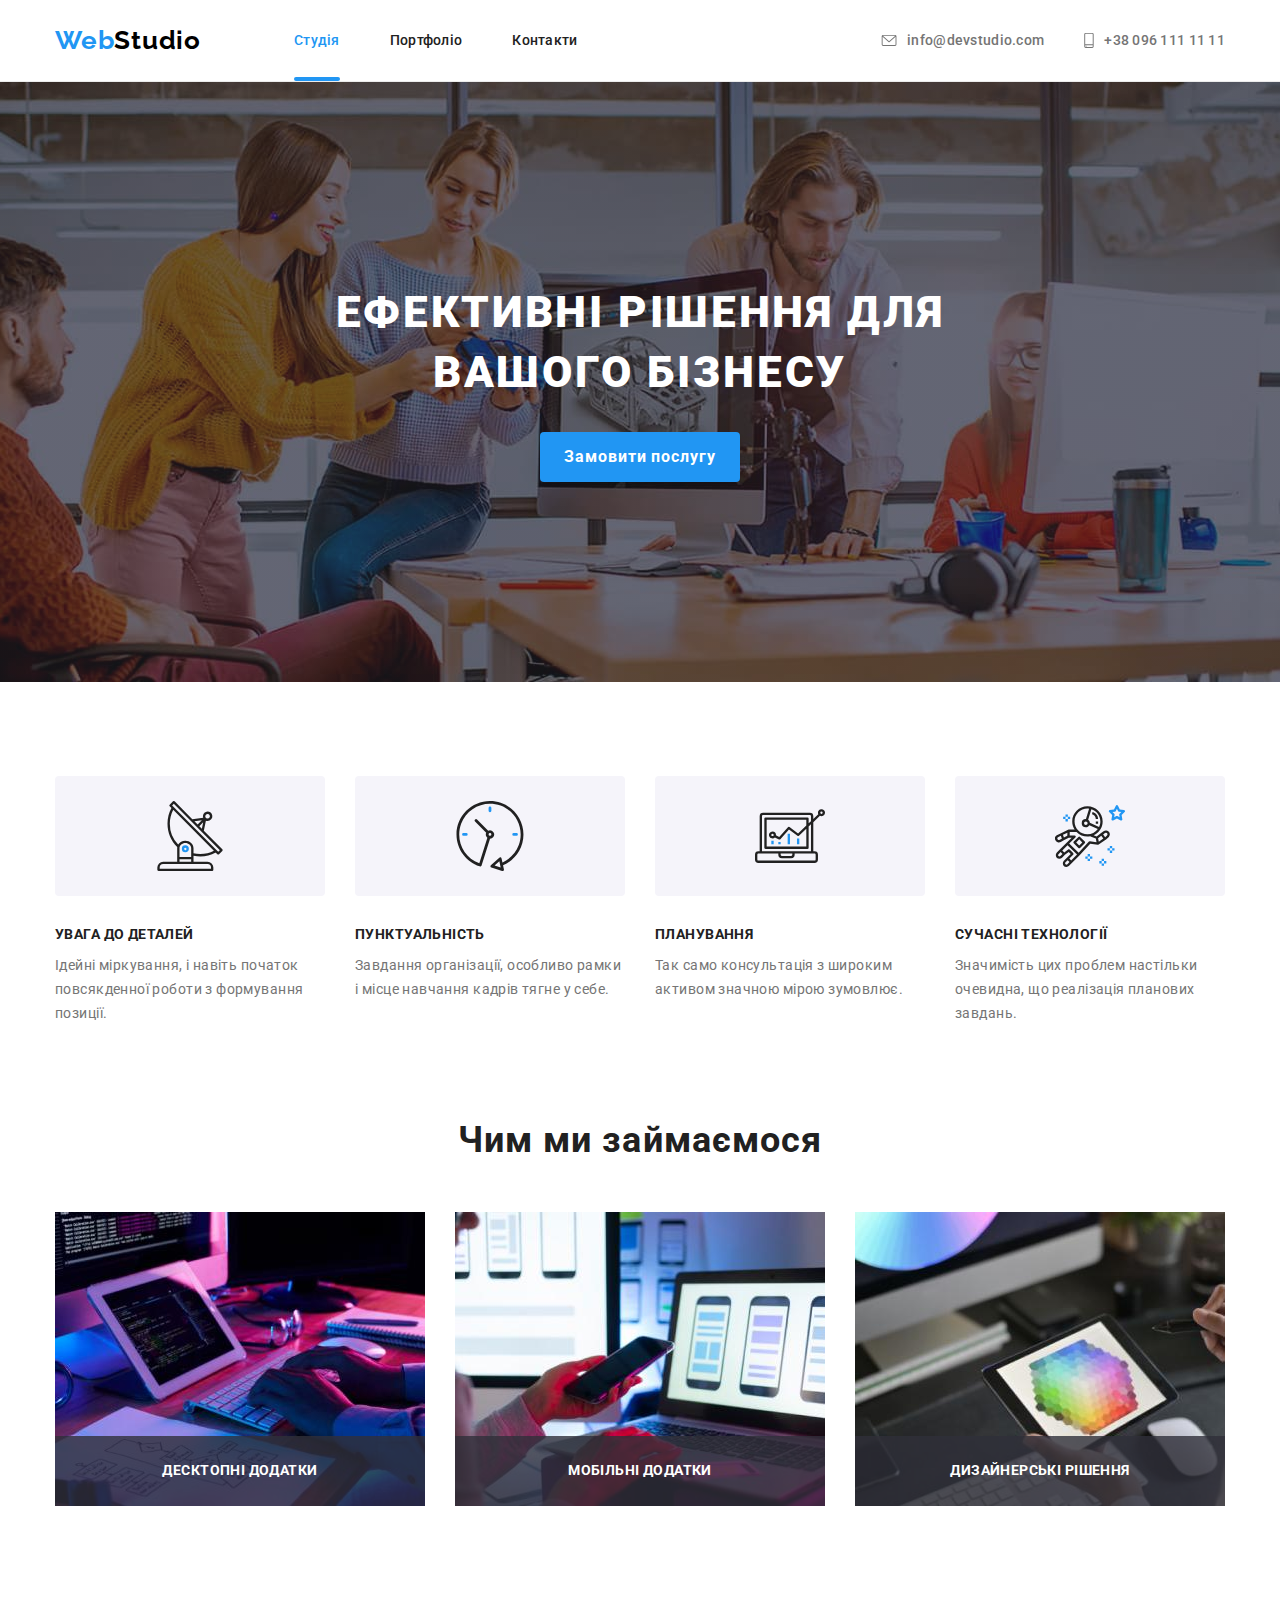
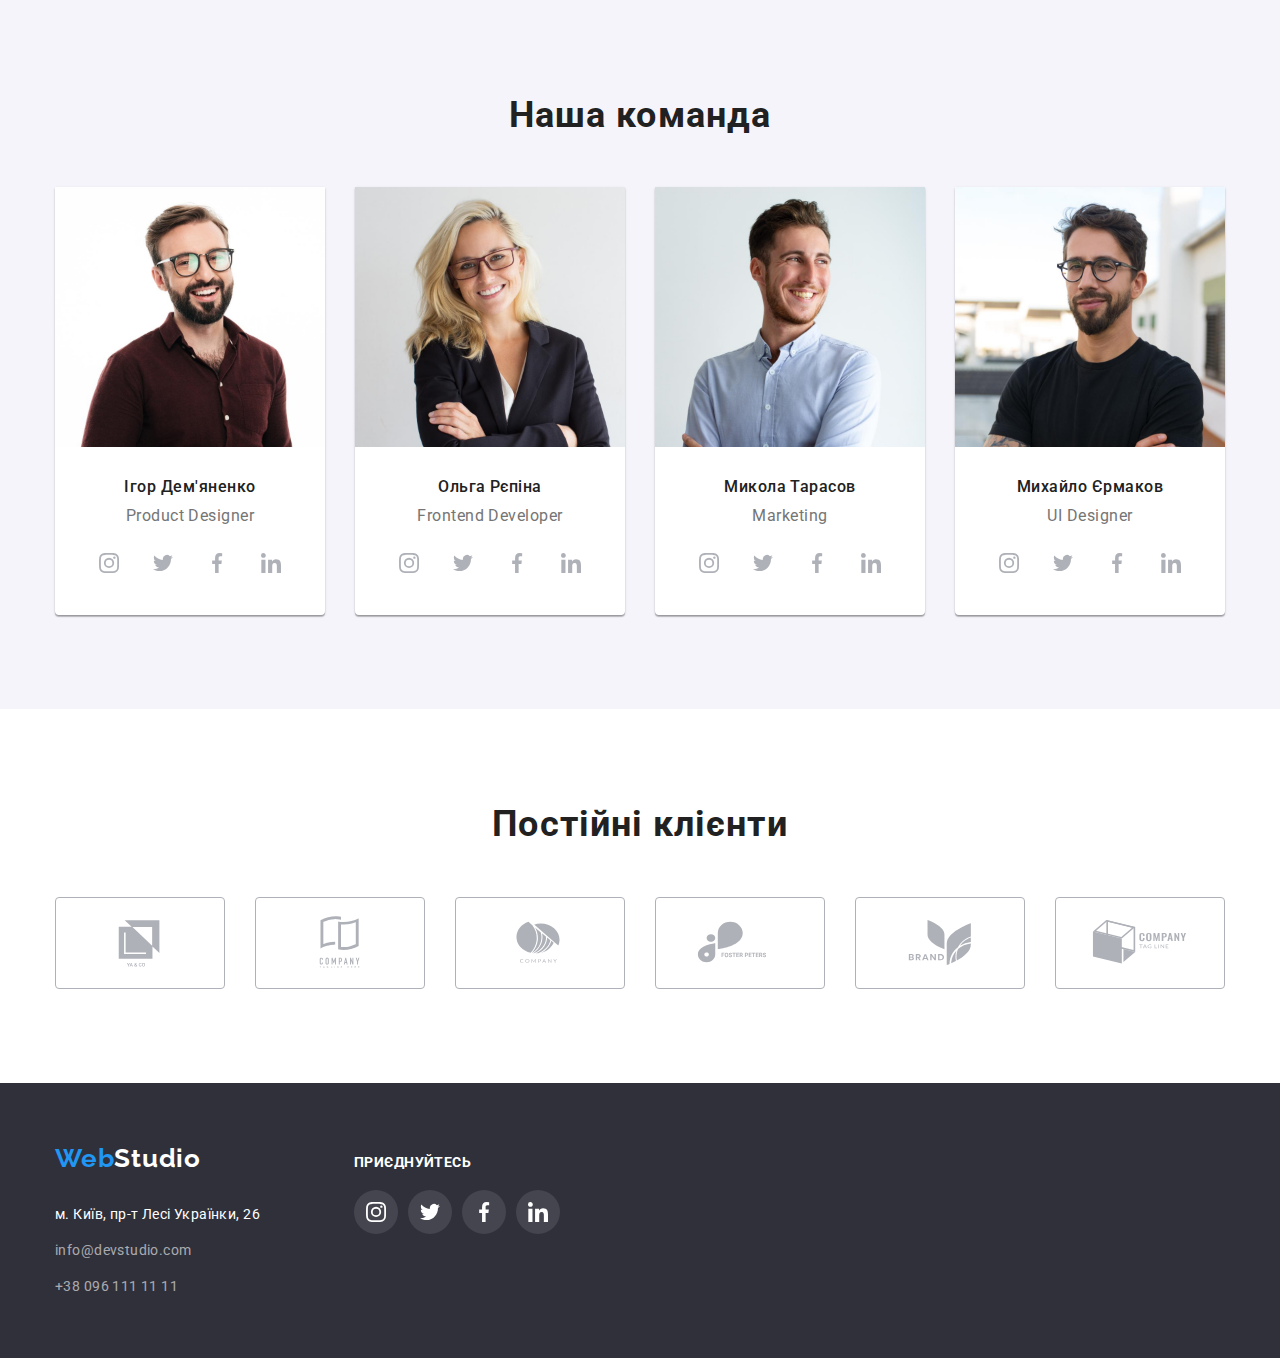
==== index.html @ 54cef593 "dz05" ====
<!DOCTYPE html>
<html lang="uk">
  <head>
    <meta charset="UTF-8" />
    <meta http-equiv="X-UA-Compatible" content="IE=edge" />
    <meta name="viewport" content="width=device-width, initial-scale=1.0" />
    <title>Document</title>
    <link
      rel="stylesheet"
      href="https://cdnjs.cloudflare.com/ajax/libs/modern-normalize/2.0.0/modern-normalize.min.css"
    />
    <link rel="preconnect" href="https://fonts.googleapis.com" />
    <link rel="preconnect" href="https://fonts.gstatic.com" crossorigin />
    <link
      href="https://fonts.googleapis.com/css2?family=Raleway:wght@700&family=Roboto:wght@400;500;700;900&display=swap"
      rel="stylesheet"
    />
    <link rel="stylesheet" href="./css/styles.css" />
  </head>
  <body>
    <header>
      <div class="head-container container">
        <nav class="head-con">
          <a lang="en" href="#" class="header-logo"> <span>Web</span>Studio </a>
          <ul class="header-navigation">
            <li class="item">
              <a class="link current" href="./index.html"> Студія </a>
            </li>
            <li class="item">
              <a class="link" href="./portfolio.html"> Портфоліо </a>
            </li>
            <li class="item"><a class="link" href="#"> Контакти </a></li>
          </ul>
        </nav>
        <ul class="header-contacts">
          <li class="item">
            <a class="link" href="mailto:info@devstudio.com">
              <svg width="16" height="12" class="link-icon">
                <use href="./images/icons.svg#icon-envelope"></use>
              </svg>
              info@devstudio.com
            </a>
          </li>
          <li class="item">
            <a class="link" href="tel:380961111111">
              <svg width="10" height="16" class="link-icon">
                <use href="./images/icons.svg#icon-smartphone"></use>
              </svg>
              +38 096 111 11 11
            </a>
          </li>
        </ul>
      </div>
    </header>
    <main>
      <section class="hero">
        <div class="container">
          <h1>Ефективні рішення для вашого бізнесу</h1>
          <button data-modal-open type="button" class="hero-order">Замовити послугу</button>
        </div>
        <div data-modal class="backdrop is-hidden">
          <div class="modal">
            <button data-modal-close type="button" class="close">
              <svg width="30" height="30">
                <use href=./images/icons.svg#icon-close></use>
              </svg>
            </button>
          </div>
        </div>
      </section>
      <section class="advantages section">
        <!--Елемент потрібний для створення h3-->
        <div class="container">
          <h2 class="visually-hidden">Dummy</h2>
          <ul class="advantages-items">
            <li class="item">
              <div class="icon-box">
                <svg width="70" height="70" class="item-icon">
                  <use href="./images/icons.svg#icon-antenna-1"></use>
                </svg>
              </div>
              <h3 class="advantages-head">УВАГА ДО ДЕТАЛЕЙ</h3>
              <p class="advantages-text">
                Ідейні міркування, і навіть початок повсякденної роботи з
                формування позиції.
              </p>
            </li>
            <li class="item">
              <div class="icon-box">
                <svg width="70" height="70" class="item-icon">
                  <use href="./images/icons.svg#icon-clock-1"></use>
                </svg>
              </div>
              <h3 class="advantages-head">ПУНКТУАЛЬНІСТЬ</h3>
              <p class="advantages-text">
                Завдання організації, особливо рамки і місце навчання кадрів
                тягне у себе.
              </p>
            </li>
            <li class="item">
              <div class="icon-box">
                <svg width="70" height="70" class="item-icon">
                  <use href="./images/icons.svg#icon-diagram-1"></use>
                </svg>
              </div>
              <h3 class="advantages-head">ПЛАНУВАННЯ</h3>
              <p class="advantages-text">
                Так само консультація з широким активом значною мірою зумовлює.
              </p>
            </li>
            <li class="item">
              <div class="icon-box">
                <svg width="70" height="70" class="item-icon">
                  <use href="./images/icons.svg#icon-astronaut-1"></use>
                </svg>
              </div>
              <h3 class="advantages-head">СУЧАСНІ ТЕХНОЛОГІЇ</h3>
              <p class="advantages-text">
                Значимість цих проблем настільки очевидна, що реалізація
                планових завдань.
              </p>
            </li>
          </ul>
        </div>
      </section>
      <section class="about section">
        <div class="container">
          <h2 class="about-head">Чим ми займаємося</h2>
          <ul class="about-items">
            <li class="item">
              <img
                src="./images/img11r.jpg"
                alt="Навчання логіці html"
                width="370"
                height="294"
                class="about-image"
              />
              <div class="about-after">
                <p class="about-text-after">Десктопні додатки</p>
              </div>
            </li>
            <li class="item">
              <img
                src="./images/img12r.jpg"
                alt="Серфінг по інтернету за допомогою телефону"
                width="370"
                height="294"
                class="about-image"
              />
              <div class="about-after">
                <p class="about-text-after">Мобільні додатки</p>
              </div>
            </li>
            <li class="item">
              <img
                src="./images/img13r.jpg"
                alt="Палітра на графічному планшеті"
                width="370"
                height="294"
                class="about-image"
              />
               <div class="about-after">
                <p class="about-text-after">Дизайнерські рішення</p>
              </div>
            </li>
          </ul>
        </div>
      </section>
      <section class="team section">
        <div class="container">
          <h2 class="team-head">Наша команда</h2>
          <ul class="team-items">
            <li class="item">
              <img
                src="./images/img2r.jpg"
                alt="Фото Ігора Дем`яненко"
                width="270"
                height="260"
                class="team-photo"
              />
              <div class="team-box">
                <h3 class="team-name">Ігор Дем'яненко</h3>
                <p lang="en" class="team-profession">Product Designer</p>
                <ul class="list-link-item">
                  <li class="link-items">
                    <a href="#">
                      <svg width="20" height="20">
                        <use href="./images/icons.svg#icon-instagram-2"></use>
                      </svg>
                    </a>
                  </li>
                  <li class="link-items">
                    <a href="#">
                      <svg width="20" height="20">
                        <use href="./images/icons.svg#icon-twitter-1"></use>
                      </svg>
                    </a>
                  </li>
                  <li class="link-items">
                    <a href="#">
                      <svg width="20" height="20">
                        <use href="./images/icons.svg#icon-facebook-1"></use>
                      </svg>
                    </a>
                  </li>
                  <li class="link-items">
                    <a href="#">
                      <svg width="20" height="20">
                        <use href="./images/icons.svg#icon-linkedin-1"></use>
                      </svg>
                    </a>
                  </li>
                </ul>
              </div>
            </li>
            <li class="item">
              <img
                src="./images/img3r.jpg"
                alt="Фото Ольги Рєпіної"
                width="270"
                height="260"
                class="team-photo"
              />
              <div class="team-box">
                <h3 class="team-name">Ольга Рєпіна</h3>
                <p lang="en" class="team-profession">Frontend Developer</p>
                <ul class="list-link-item">
                  <li class="link-items">
                    <a href="#">
                      <svg width="20" height="20">
                        <use href="./images/icons.svg#icon-instagram-2"></use>
                      </svg>
                    </a>
                  </li>
                  <li class="link-items">
                    <a href="#">
                      <svg width="20" height="20">
                        <use href="./images/icons.svg#icon-twitter-1"></use>
                      </svg>
                    </a>
                  </li>
                  <li class="link-items">
                    <a href="#">
                      <svg width="20" height="20">
                        <use href="./images/icons.svg#icon-facebook-1"></use>
                      </svg>
                    </a>
                  </li>
                  <li class="link-items">
                    <a href="#">
                      <svg width="20" height="20">
                        <use href="./images/icons.svg#icon-linkedin-1"></use>
                      </svg>
                    </a>
                  </li>
                </ul>
              </div>
            </li>
            <li class="item">
              <img
                src="./images/img4r.jpg"
                alt="Фото Миколи Тарасова"
                width="270"
                height="260"
                class="team-photo"
              />
              <div class="team-box">
                <h3 class="team-name">Микола Тарасов</h3>
                <p lang="en" class="team-profession">Marketing</p>
                <ul class="list-link-item">
                  <li class="link-items">
                    <a href="#">
                      <svg width="20" height="20">
                        <use href="./images/icons.svg#icon-instagram-2"></use>
                      </svg>
                    </a>
                  </li>
                  <li class="link-items">
                    <a href="#">
                      <svg width="20" height="20">
                        <use href="./images/icons.svg#icon-twitter-1"></use>
                      </svg>
                    </a>
                  </li>
                  <li class="link-items">
                    <a href="#">
                      <svg width="20" height="20">
                        <use href="./images/icons.svg#icon-facebook-1"></use>
                      </svg>
                    </a>
                  </li>
                  <li class="link-items">
                    <a href="#">
                      <svg width="20" height="20">
                        <use href="./images/icons.svg#icon-linkedin-1"></use>
                      </svg>
                    </a>
                  </li>
                </ul>
              </div>
            </li>
            <li class="item">
              <img
                src="./images/img5r.jpg"
                alt="Фото Михайла Єрмакова"
                width="270"
                height="260"
                class="team-photo"
              />
              <div class="team-box">
                <h3 class="team-name">Михайло Єрмаков</h3>
                <p lang="en" class="team-profession">UI Designer</p>
                <ul class="list-link-item">
                  <li class="link-items">
                    <a href="#">
                      <svg width="20" height="20">
                        <use href="./images/icons.svg#icon-instagram-2"></use>
                      </svg>
                    </a>
                  </li>
                  <li class="link-items">
                    <a href="#">
                      <svg width="20" height="20">
                        <use href="./images/icons.svg#icon-twitter-1"></use>
                      </svg>
                    </a>
                  </li>
                  <li class="link-items">
                    <a href="#">
                      <svg width="20" height="20">
                        <use href="./images/icons.svg#icon-facebook-1"></use>
                      </svg>
                    </a>
                  </li>
                  <li class="link-items">
                    <a href="#">
                      <svg width="20" height="20">
                        <use href="./images/icons.svg#icon-linkedin-1"></use>
                      </svg>
                    </a>
                  </li>
                </ul>
              </div>
            </li>
          </ul>
        </div>
      </section>
      <section class="clients section">
        <div class="container">
          <h2 class="clients-head">Постійні клієнти</h2>
          <ul class="cilents-item">
            <li class="item">
              <a href="#">
                <svg width="106" height="60">
                  <use href="./images/icons.svg#icon-yaco"></use>
                </svg>
              </a>
            </li>
            <li class="item">
              <a href="#">
                <svg width="106" height="60">
                  <use href="./images/icons.svg#icon-taglinehere"></use>
                </svg>
              </a>
            </li>
            <li class="item">
              <a href="#">
                <svg width="106" height="60">
                  <use href="./images/icons.svg#icon-company"></use>
                </svg>
              </a>
            </li>
            <li class="item">
              <a href="#">
                <svg width="106" height="60">
                  <use href="./images/icons.svg#icon-foster"></use>
                </svg>
              </a>
            </li>
            <li class="item">
              <a href="#">
                <svg width="106" height="60">
                  <use href="./images/icons.svg#icon-brand"></use>
                </svg>
              </a>
            </li>
            <li class="item">
              <a href="#">
                <svg width="106" height="60">
                  <use href="./images/icons.svg#icon-tagline"></use>
                </svg>
              </a>
            </li>
          </ul>
        </div>
      </section>
    </main>
    <footer>
      <div class="foot container"> 
        <div class="f-con">
          <a lang="en" href="#" class="footer-logo"> <span>Web</span>Studio </a>
          <address class="footer-address">
            <ul class="footer-items">
              <li class="item">
                <a
                  href="https://goo.gl/maps/CPtrU1FHBa2aNyZL9"
                  target="_blank"
                  rel="noopener noreferrer"
                  class="footer-location"
                  >м. Київ, пр-т Лесі Українки, 26</a
                >
              </li>
              <li class="item">
                <a class="footer-contacts" href="mailto:info@devstudio.com">
                  info@devstudio.com
                </a>
              </li>
              <li class="item">
                <a class="footer-contacts" href="tel:+380961111111">
                  +38 096 111 11 11
                </a>
              </li>
            </ul>
          </address>
        </div>
        <div class="f-add">
          <p class="f-add-h">приєднуйтесь</p>
          <ul class="footer-add-item">
            <li class="add-item">
              <a href="#">
                <svg width="20" height="20">
                  <use href="./images/icons.svg#icon-instagram-2"></use>
                </svg>
              </a>
            </li>
            <li class="add-item">
              <a href="#">
                <svg width="20" height="20">
                  <use href="./images/icons.svg#icon-twitter-1"></use>
                </svg>
              </a>
            </li>
            <li class="add-item">
              <a href="#">
                <svg width="20" height="20">
                  <use href="./images/icons.svg#icon-facebook-1"></use>
                </svg>
              </a>
            </li>
            <li class="add-item">
              <a href="#">
                <svg width="20" height="20">
                  <use href="./images/icons.svg#icon-linkedin-1"></use>
                </svg>
              </a>
            </li>
          </ul>
        </div>
      </div>
    </footer>
    <script src="./js/modal.js"></script>
  </body>
</html>
---- css/styles.css ----
/*загальні зміни*/
a {
  text-decoration: none;
}
li {
  list-style-type: none;
}
:root {
  --selection-color: #2196f3;
  --head-color: #212121;
  --text-color: #757575;
  --svg-color: #afb1b8;
  --bc: #f5f4fa;
  --timing-function: cubic-bezier(0.4, 0, 0.2, 1);
}
body {
  font-family: Roboto, sans-serif;
  color: var(--head-color);
  margin: 0;
}
h1,
h2,
h3,
h4,
p,
ul {
  margin: 0;
  padding: 0;
}
img {
  display: block;
}
.container {
  width: 1200px;
  padding: 0 15px;
  margin-left: auto;
  margin-right: auto;
}
.section {
  padding-bottom: 94px;
}
.visually-hidden {
  position: absolute;
  width: 1px;
  height: 1px;
  margin: -1px;
  border: 0;
  padding: 0;

  white-space: nowrap;
  clip-path: inset(100%);
  clip: rect(0 0 0 0);
  overflow: hidden;
}
/*header*/
header {
  border-bottom: 1px solid #ececec;
}
.head-container {
  display: flex;
  align-items: center;
}
.head-con {
  display: flex;
  align-items: center;
}
.header-logo {
  color: #000;
  font-family: Raleway;
  font-size: 26px;
  font-style: normal;
  font-weight: 700;
  line-height: 1.2;
  letter-spacing: 0.78px;
}
.header-logo span {
  color: var(--selection-color);
}

/*header-navigation*/

.header-navigation {
  display: flex;
  margin-left: 93px;
}
.header-navigation .item:not(:last-child) {
  margin-right: 50px;
}
.header-navigation a {
  display: block;
  padding: 32px 0;

  position: relative;

  color: var(--head-color);
  font-family: Roboto;
  font-size: 14px;
  font-style: normal;
  font-weight: 500;
  line-height: 1.2;
  letter-spacing: 0.28px;

  transition: color 250ms var(--timing-function);
}
.header-navigation .link:focus,
.header-navigation .link:hover {
  color: var(--selection-color);
}
.header-navigation .link.current {
  color: var(--selection-color);
}
.header-navigation .link.current::after {
  content: "";

  display: block;

  position: absolute;

  bottom: 0;
  left: 0;
  width: 100%;
  height: 4px;
  background-color: var(--selection-color);
  border-radius: 2px;
}

/*header-contacts*/

.header-contacts {
  display: flex;
  margin-left: auto;
}
.header-contacts .link {
  display: flex;
  align-items: center;

  transition: color 250ms var(--timing-function);
}
.header-contacts .link-icon {
  margin-right: 10px;
  fill: var(--text-color);

  transition: fill 250ms var(--timing-function);
}
.header-contacts .item:not(:last-child) {
  margin-right: 40px;
}
.header-contacts a {
  color: var(--text-color);
  font-family: Roboto;
  font-size: 14px;
  font-style: normal;
  font-weight: 500;
  line-height: 1.2;
  letter-spacing: 0.28px;
}
.header-contacts .link:focus,
.header-contacts .link:hover {
  color: var(--selection-color);
}
.header-contacts .link:focus svg,
.header-contacts .link:hover svg {
  fill: var(--selection-color);
}

/*index.html*/
/*hero*/

.hero {
  margin-right: auto;
  margin-left: auto;
  text-align: center;
  background-color: #c4c4c4;
  padding: 200px 0;
  max-width: 1600px;

  background-image: linear-gradient(
      rgba(47, 48, 58, 0.4),
      rgba(47, 48, 58, 0.4)
    ),
    url(../images/Img.jpg);
  background-repeat: no-repeat;
  background-position: center;
  background-size: cover;
}
.hero h1 {
  width: 696px;

  margin-bottom: 30px;
  margin-left: auto;
  margin-right: auto;

  color: #fff;
  text-align: center;
  font-size: 44px;
  font-style: normal;
  font-weight: 900;
  line-height: 1.36364;
  letter-spacing: 2.64px;
  text-transform: uppercase;
}
.hero-order {
  padding: 0;
  width: 200px;
  height: 50px;
  border-radius: 4px;
  border: var(--selection-color);

  color: #fff;
  background-color: var(--selection-color);
  text-align: center;
  font-family: Roboto;
  font-size: 16px;
  font-style: normal;
  font-weight: 700;
  line-height: 1.875;
  letter-spacing: 0.96px;
  cursor: pointer;
  box-shadow: 0px 4px 4px 0px rgba(0, 0, 0, 0.15);
}
.backdrop {
  position: fixed;
  z-index: 1;
  top: 0;
  left: 0;
  width: 100%;
  height: 100%;

  background: rgba(0, 0, 0, 0.2);
}
.backdrop.is-hidden {
  opacity: 0;
  pointer-events: none;
}
.modal {
  position: absolute;
  z-index: 1;
  width: 528px;
  height: 581px;
  top: 50%;
  left: 50%;
  transform: translate(-50%, -50%);

  border-radius: 4px;
  background: #fff;
  box-shadow: 0px 2px 1px 0px rgba(0, 0, 0, 0.2),
    0px 1px 1px 0px rgba(0, 0, 0, 0.14), 0px 1px 3px 0px rgba(0, 0, 0, 0.12);
}
.close {
  position: absolute;
  top: 8px;
  right: 8px;

  width: 30px;
  height: 30px;
  padding: 0;
  border: none;
  font: inherit;
  color: inherit;
  background-color: transparent;
  cursor: pointer;
}

/*advantages*/

.advantages {
  padding-top: 94px;
}

.advantages-items {
  display: flex;
}
.advantages-items .item {
  width: 270px;
}
.advantages-items .icon-box {
  border-radius: 4px;
  width: 270px;
  height: 120px;
  display: flex;
  justify-content: center;
  align-items: center;
  background-color: var(--bc);
  margin-bottom: 30px;
}
.advantages-items .item-icon {
}
.advantages-items .item:not(:last-child) {
  margin-right: 30px;
}

.advantages-head {
  margin-bottom: 10px;

  font-size: 14px;
  font-style: normal;
  font-weight: 700;
  line-height: 1.2;
  letter-spacing: 0.42px;
  text-transform: uppercase;
}
.advantages-text {
  color: var(--text-color);

  font-size: 14px;
  font-style: normal;
  font-weight: 400;
  line-height: 1.71429;
  letter-spacing: 0.42px;
}

/*about*/
.about-items {
  display: flex;
}
.about-items .item:not(:last-child) {
  margin-right: 30px;
}
.about-head {
  margin-bottom: 50px;
  text-align: center;

  font-size: 36px;
  font-style: normal;
  font-weight: 700;
  line-height: 1.2;
  letter-spacing: 1.08px;
}
.about-items .item {
  position: relative;
  z-index: 0;
}
.about-after {
  display: flex;
  justify-content: center;
  align-items: center;

  position: absolute;
  z-index: 0;

  background: rgba(47, 48, 58, 0.8);
  left: 0;
  bottom: 0;
  width: 100%;
  height: 70px;
}
.about-text-after {
  color: #fff;
  text-align: center;
  font-size: 14px;
  font-style: normal;
  font-weight: 700;
  line-height: 1.2;
  letter-spacing: 0.42px;
  text-transform: uppercase;
}

/*team*/

.team {
  background: var(--bc);
  padding-top: 94px;
}
.team li {
  background-color: #fff;
}
.team-head {
  margin-bottom: 50px;
  text-align: center;

  font-size: 36px;
  font-style: normal;
  font-weight: 700;
  line-height: 1.2;
  letter-spacing: 1.08px;
}
.team-items {
  display: flex;
}
.team-items .item:not(:last-child) {
  margin-right: 30px;
}
.team-items .item {
  border-radius: 0px 0px 4px 4px;
  box-shadow: 0px 2px 1px 0px rgba(0, 0, 0, 0.2),
    0px 1px 1px 0px rgba(0, 0, 0, 0.14), 0px 1px 3px 0px rgba(0, 0, 0, 0.12);
}
.team-box {
  padding: 30px 0;
}
.team-name {
  text-align: center;

  font-size: 16px;
  font-style: normal;
  font-weight: 500;
  line-height: 1.2;
  letter-spacing: 0.48px;
}
.team-profession {
  margin-top: 10px;
  text-align: center;

  color: var(--text-color);
  font-size: 16px;
  font-style: normal;
  font-weight: 400;
  line-height: 1.2;
  letter-spacing: 0.48px;
}
.list-link-item {
  display: flex;
  justify-content: center;
  margin-top: 16px;
}
.list-link-item .link-items {
  display: flex;
  align-content: center;
  width: 44px;
  height: 44px;
}
.list-link-item a {
  display: flex;
  justify-content: center;
  align-items: center;
  border-radius: 50%;
  width: 100%;
  height: 100%;

  transition: background-color 250ms var(--timing-function);
}
.list-link-item a:focus,
.list-link-item a:hover {
  background-color: var(--selection-color);
}
.list-link-item a:focus svg,
.list-link-item a:hover svg {
  fill: #fff;
}

.list-link-item .link-items:not(:last-child) {
  margin-right: 10px;
}
.list-link-item svg {
  fill: var(--svg-color);
  transition: fill 250ms var(--timing-function);
}
/*clients*/
.clients {
  padding-top: 94px;
}
.clients-head {
  color: #212121;
  text-align: center;
  font-size: 36px;
  font-style: normal;
  font-weight: 700;
  line-height: 1.2;
  letter-spacing: 1.08px;
}
.cilents-item {
  display: flex;
  justify-content: center;
  margin-top: 50px;
}
.cilents-item .item {
  width: 170px;
  height: 92px;
}

.cilents-item .item:not(:last-child) {
  margin-right: 30px;
}
.cilents-item a {
  width: 100%;
  height: 100%;
  display: flex;
  align-items: center;
  justify-content: center;
  border-radius: 4px;
  border: 1px solid var(--svg-color);

  transition: border-color 250ms var(--timing-function);
}
.cilents-item svg {
  fill: var(--svg-color);

  transition: fill 250ms var(--timing-function);
}
.cilents-item a:focus,
.cilents-item a:hover {
  border-color: var(--selection-color);
}
.cilents-item a:focus svg,
.cilents-item a:hover svg {
  fill: var(--selection-color);
}

/*portfolio.html*/
.portfolio {
  padding-top: 94px;
}
.portfolio-navigation {
  display: flex;
  justify-content: center;
  margin-bottom: 50px;
}
.portfolio-navigation .item:not(:last-child) {
  margin-right: 8px;
}
.portfolio-button {
  padding: 6px 22px;
  border-radius: 4px;
  border: var(--bc);

  background-color: var(--bc);
  text-align: center;
  cursor: pointer;
  font-size: 16px;
  font-style: normal;
  font-weight: 500;
  line-height: 1.625;
  letter-spacing: 0.48px;

  transition: color 250ms var(--timing-function),
    background-color 250ms var(--timing-function),
    box-shadow 250ms var(--timing-function);
}
.portfolio-button:focus,
.portfolio-button:hover {
  color: #fff;
  background-color: var(--selection-color);
  box-shadow: 0px 2px 2px 0px rgba(0, 0, 0, 0.12),
    0px 1px 2px 0px rgba(0, 0, 0, 0.08), 0px 3px 1px 0px rgba(0, 0, 0, 0.1);
}
.portfolio-posters {
  display: flex;
  flex-wrap: wrap;
}
.portfolio-posters .port-border {
  border-bottom: 1px solid #eee;
  border-right: 1px solid #eee;
  border-left: 1px solid #eee;
  padding: 20px 24px;
}
.portfolio-posters a {
  display: block;

  transition: box-shadow 250ms var(--timing-function);
}
.portfolio-posters a:hover,
.portfolio-posters a:focus {
  box-shadow: 1px 4px 6px 0px rgba(0, 0, 0, 0.16),
    0px 4px 4px 0px rgba(0, 0, 0, 0.06), 0px 1px 1px 0px rgba(0, 0, 0, 0.12);
}
.portfolio-posters .item:not(:nth-child(3n)) {
  margin-right: 30px;
}
.portfolio-posters .item:not(:nth-last-child(-n + 3)) {
  margin-bottom: 30px;
}
.hover-box {
  position: relative;
  overflow: hidden;
}
.portfolio-before {
  display: flex;
  justify-content: center;
  align-items: center;

  position: absolute;
  top: 0;
  width: 100%;
  height: 294px;

  background: rgba(33, 150, 243, 0.9);

  transform: translateY(101%);
  transition: transform 250ms var(--timing-function);
}
.portfolio-posters a:hover .portfolio-before,
.portfolio-posters a:focus .portfolio-before {
  transform: translateY(0%);
}

.portfolio-before p {
  width: 322px;
  color: #fff;
  font-size: 18px;
  font-style: normal;
  font-weight: 400;
  line-height: 1.55;
  letter-spacing: 0.54px;
}

.portfolio-head {
  margin-bottom: 4px;

  color: var(--head-color);
  font-size: 18px;
  font-style: normal;
  font-weight: 700;
  line-height: 2;
  letter-spacing: 1.08px;
}
.portfolio-text {
  color: var(--text-color);
  font-size: 16px;
  font-style: normal;
  font-weight: 400;
  line-height: 1.875;
  letter-spacing: 0.48px;
}

/*footer*/

footer {
  background: #2f303a;
  padding: 60px 0;
}
.foot {
  display: flex;
  align-items: baseline;
}
.f-con {
  margin-right: 94px;
}
.footer-logo {
  display: inline-block;

  color: #fff;
  font-family: Raleway;
  font-size: 26px;
  font-style: normal;
  font-weight: 700;
  line-height: 1.2;
  letter-spacing: 0.78px;
}
.footer-logo span {
  color: var(--selection-color);
}

.footer-address {
  margin-top: 28px;
}
.footer-items .item:not(:last-child) {
  margin-bottom: 12px;
}
.footer-location {
  color: #fff;

  font-family: Roboto;
  font-size: 14px;
  font-style: normal;
  font-weight: 400;
  line-height: 1.71429;
  letter-spacing: 0.42px;
}
.footer-contacts {
  color: rgba(255, 255, 255, 0.6);

  font-family: Roboto;
  font-size: 14px;
  font-style: normal;
  font-weight: 400;
  line-height: 1.71429;
  letter-spacing: 0.42px;
}

.f-add-h {
  color: #fff;
  font-size: 14px;
  font-style: normal;
  font-weight: 700;
  line-height: 1.2;
  letter-spacing: 0.42px;
  text-transform: uppercase;
}
.footer-add-item {
  display: flex;
  margin-top: 20px;
}
.footer-add-item .add-item {
  display: flex;
  align-content: center;
  width: 44px;
  height: 44px;
}
.footer-add-item svg {
  fill: #fff;
}

.footer-add-item a {
  background-color: rgba(255, 255, 255, 0.1);
  display: flex;
  justify-content: center;
  align-items: center;
  border-radius: 50%;
  width: 100%;
  height: 100%;

  transition: background-color 250ms var(--timing-function);
}
.footer-add-item a:focus,
.footer-add-item a:hover {
  background-color: var(--selection-color);
}
.footer-add-item .add-item:not(:last-child) {
  margin-right: 10px;
}
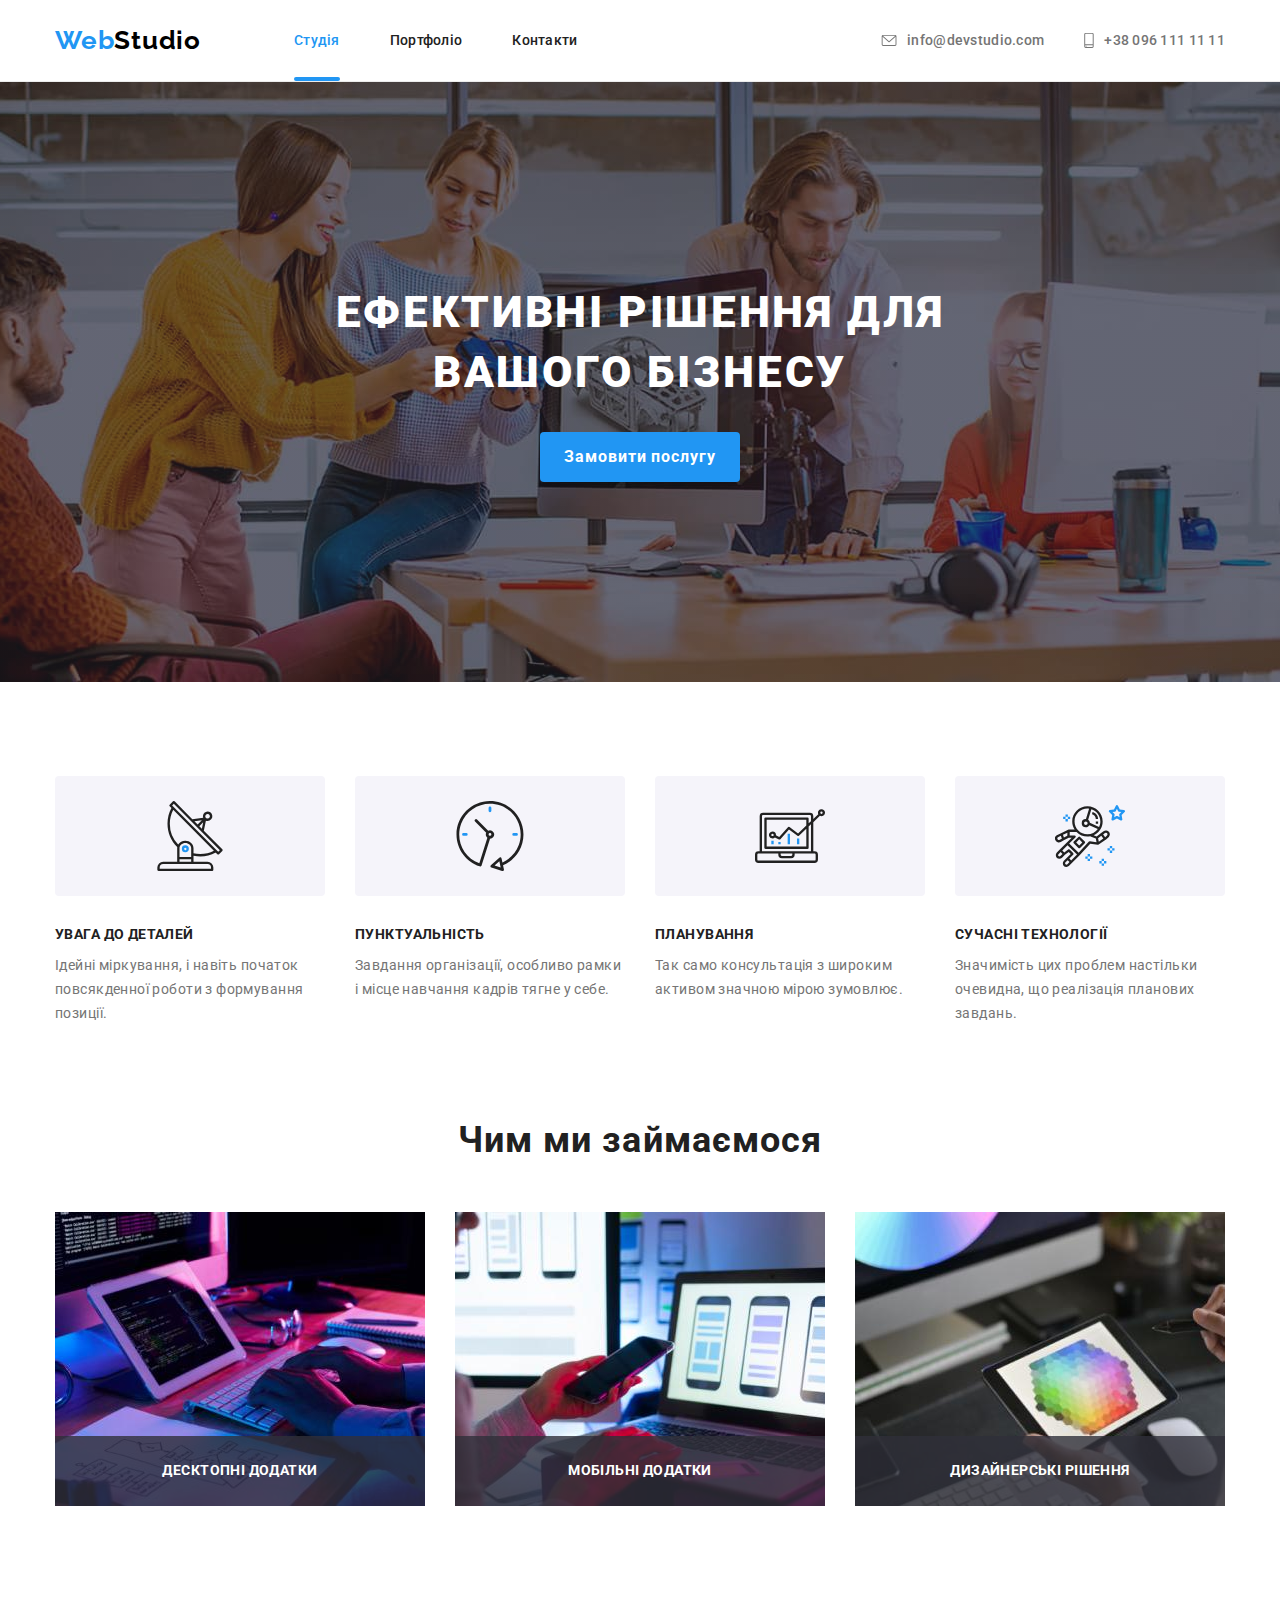
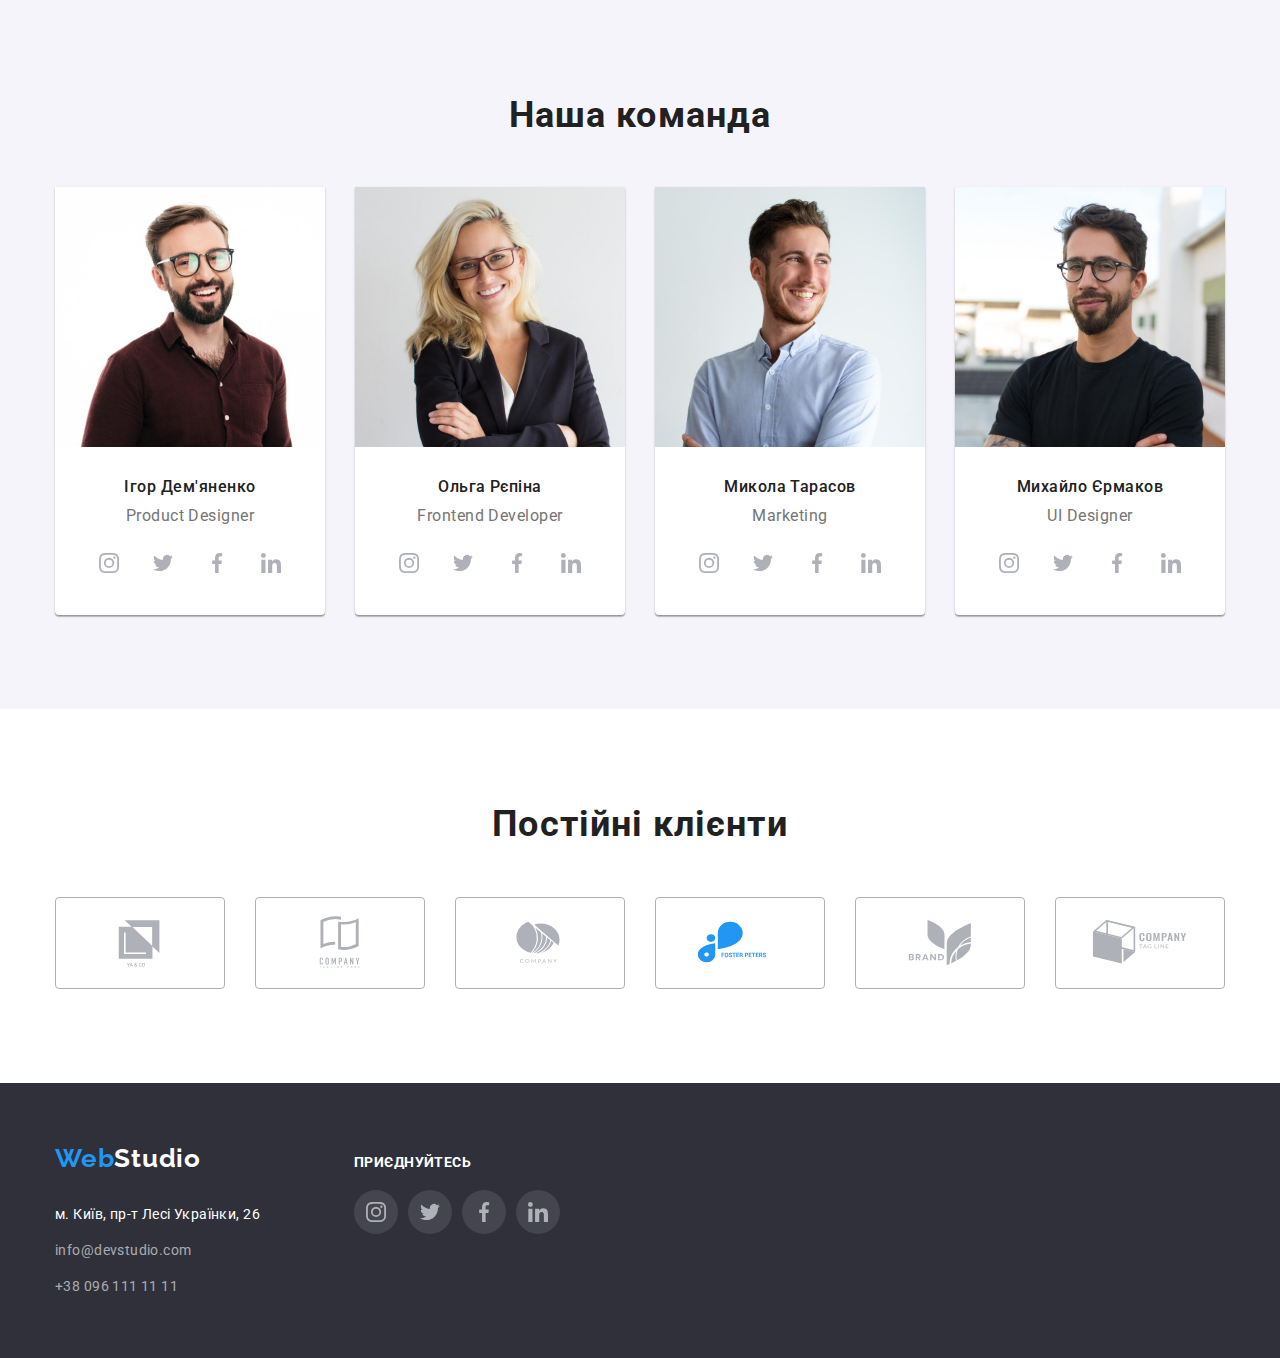
==== commit 8b519693: "Update index.html" ====
--- a/index.html
+++ b/index.html
@@ -373,7 +373,7 @@
             <li class="item">
               <a href="#">
                 <svg width="106" height="60">
-                  <use href="./images/icons.svg#icon-foster"></use>
+                  <use href="./images/icons.svg#icon-Foster"></use>
                 </svg>
               </a>
             </li>
--- a/css/styles.css
+++ b/css/styles.css
@@ -227,6 +227,8 @@
   height: 100%;
 
   background: rgba(0, 0, 0, 0.2);
+  opacity: 1;
+  transition: opacity 250ms var(--timing-function);
 }
 .backdrop.is-hidden {
   opacity: 0;
@@ -239,12 +241,17 @@
   height: 581px;
   top: 50%;
   left: 50%;
-  transform: translate(-50%, -50%);
+  transform: translate(-50%, -50%) scale(1);
 
   border-radius: 4px;
   background: #fff;
   box-shadow: 0px 2px 1px 0px rgba(0, 0, 0, 0.2),
     0px 1px 1px 0px rgba(0, 0, 0, 0.14), 0px 1px 3px 0px rgba(0, 0, 0, 0.12);
+
+    transition: transform 250ms var(--timing-function);
+}
+.backdrop.is-hidden .modal{
+  transform: translate(-50%, -50%) scale(0.9);
 }
 .close {
   position: absolute;
@@ -283,8 +290,6 @@
   background-color: var(--bc);
   margin-bottom: 30px;
 }
-.advantages-items .item-icon {
-}
 .advantages-items .item:not(:last-child) {
   margin-right: 30px;
 }
